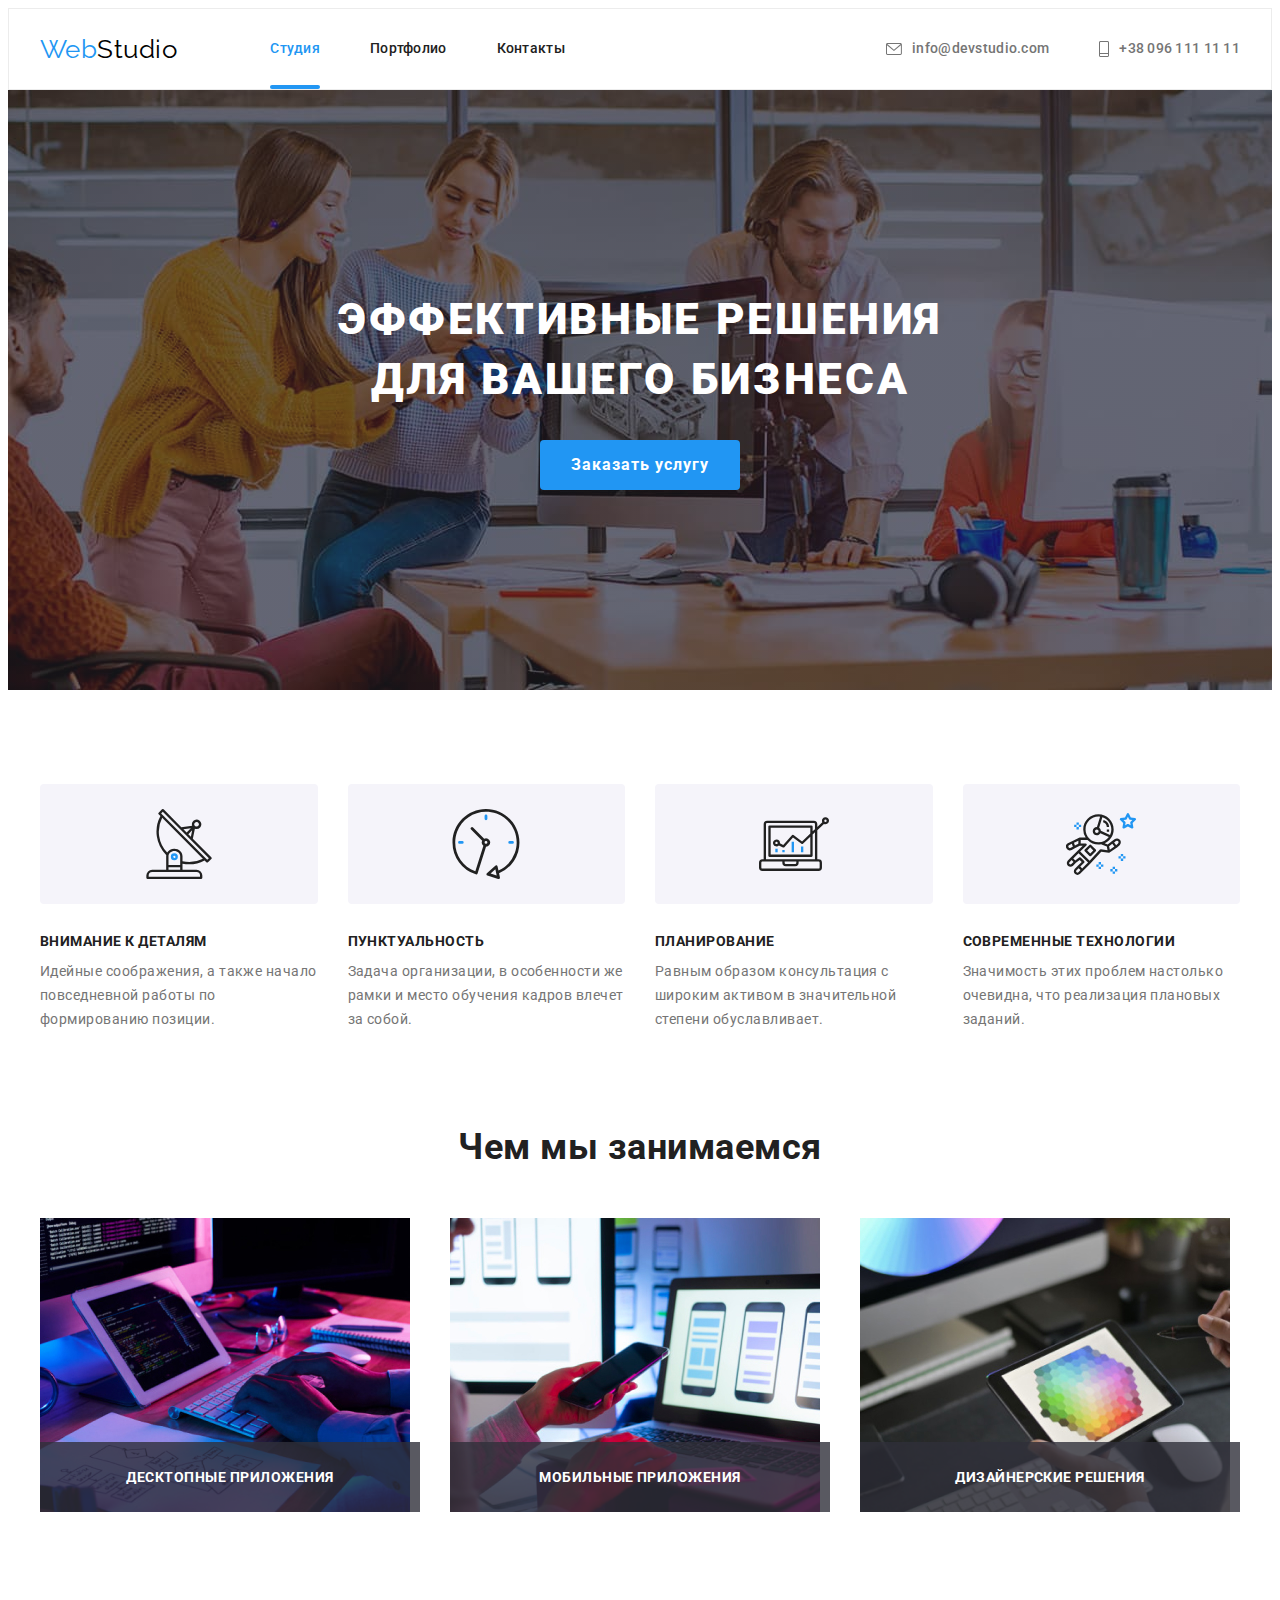
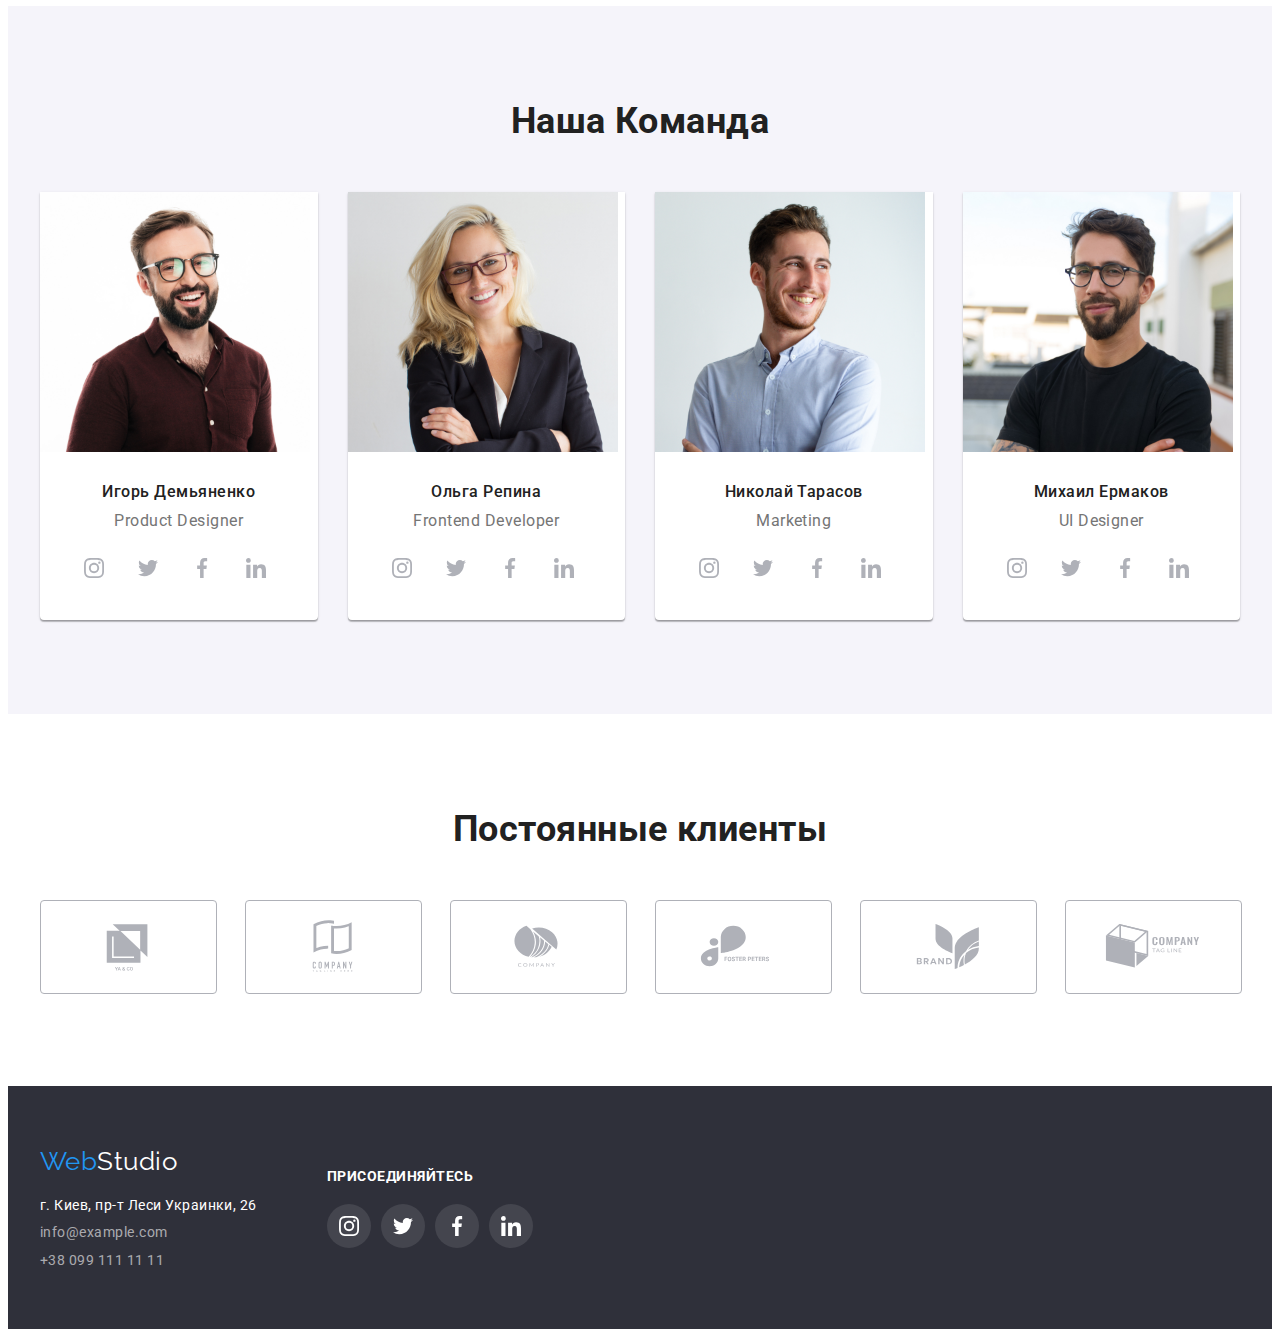
==== index.html @ 54734e22 "Initial commit" ====
<!DOCTYPE html>
<html lang="ru">
  <head>
    <meta charset="UTF-8" />
    <meta http-equiv="X-UA-Compatible" content="IE=edge" />
    <meta name="viewport" content="width=device-width, initial-scale=1.0" />
    <title>WebStudio</title>
    <link rel="preconnect" href="https://fonts.googleapis.com" />
    <link rel="preconnect" href="https://fonts.gstatic.com" crossorigin />
    <link
      href="https://fonts.googleapis.com/css2?family=Raleway:wght@700&family=Roboto:wght@400;500;700;900&display=swap"
      rel="stylesheet"
    />
    <link
      rel="stylesheet"
      href="https://cdnjs.cloudflare.com/ajax/libs/modern-normalize/1.1.0/modern-normalize.min.css"
      integrity="sha512-wpPYUAdjBVSE4KJnH1VR1HeZfpl1ub8YT/NKx4PuQ5NmX2tKuGu6U/JRp5y+Y8XG2tV+wKQpNHVUX03MfMFn9Q=="
      crossorigin="anonymous"
      referrerpolicy="no-referrer"
    />
    <link rel="stylesheet" href="./css/styles.css" />
  </head>
  <body>
    <!-- header -->
    <header class="header">
      <div class="container">
        <nav class="nav">
          <a href="./index.html" class="logo">Web<span class="accent">Studio</span></a>
          <ul class="nav-list card-set">
            <li class="nav-item">
              <a href="./index.html" class="nav-link current-link">Студия</a>
            </li>
            <li class="nav-item"><a href="./portfolio.html" class="nav-link">Портфолио</a></li>
            <li class="nav-item"><a href="" class="nav-link">Контакты</a></li>
          </ul>
        </nav>
        <ul class="contacts-list">
          <li class="contacts-item">
            <a href="mailto:info@devstudio.com" class="contacts-link"
              ><svg class="contacts-icon" width="16" height="12">
                <use href="./images/icons/icons.svg#envelope"></use></svg
              >info@devstudio.com</a
            >
          </li>
          <li class="contacts-item">
            <a href="tel:+380961111111" class="contacts-link"
              ><svg class="contacts-icon" width="10" height="16">
                <use href="./images/icons/icons.svg#telephone"></use></svg
              >+38 096 111 11 11</a
            >
          </li>
        </ul>
      </div>
    </header>

    <main>
      <!-- hero-section -->

      <section class="hero section">
        <div class="container">
          <h1 class="hero-title">Эффективные решения для вашего бизнеса</h1>
          <button type="button" class="hero-button" data-modal-open>Заказать услугу</button>
        </div>
      </section>

      <!-- peculiarities-section -->

      <section class="pecs section">
        <div class="container">
          <h2 class="pecs-title visually-hidden">Особенности</h2>
          <ul class="pecs-list card-set">
            <li class="pecs-item card-set-item">
              <div class="pecs-logo">
                <svg class="pecs-logo-icon" width="70" height="70">
                  <use href="./images/icons/icons.svg#antenna"></use>
                </svg>
              </div>
              <h3 class="pecs-subtitle">Внимание к деталям</h3>
              <p class="pecs-text">
                Идейные соображения, а также начало повседневной работы по формированию позиции.
              </p>
            </li>
            <li class="pecs-item card-set-item">
              <div class="pecs-logo">
                <svg class="pecs-logo-icon" width="70" height="70">
                  <use href="./images/icons/icons.svg#clock"></use>
                </svg>
              </div>
              <h3 class="pecs-subtitle">Пунктуальность</h3>
              <p class="pecs-text">
                Задача организации, в особенности же рамки и место обучения кадров влечет за собой.
              </p>
            </li>
            <li class="pecs-item card-set-item">
              <div class="pecs-logo">
                <svg class="pecs-logo-icon" width="70" height="70">
                  <use href="./images/icons/icons.svg#diagram"></use>
                </svg>
              </div>
              <h3 class="pecs-subtitle">Планирование</h3>
              <p class="pecs-text">
                Равным образом консультация с широким активом в значительной степени обуславливает.
              </p>
            </li>
            <li class="pecs-item card-set-item">
              <div class="pecs-logo">
                <svg class="pecs-logo-icon" width="70" height="70">
                  <use href="./images/icons/icons.svg#astronaut"></use>
                </svg>
              </div>
              <h3 class="pecs-subtitle">Современные технологии</h3>
              <p class="pecs-text">
                Значимость этих проблем настолько очевидна, что реализация плановых заданий.
              </p>
            </li>
          </ul>
        </div>
      </section>

      <!-- work-section -->

      <section class="work section">
        <div class="container">
          <h2 class="work-title">Чем мы занимаемся</h2>
          <ul class="work-list card-set">
            <li class="work-item card-set-item">
              <img class="work-img" src="./images/work/box-1.jpg" alt="Верстка сайта" width="370" />
              <div class="work-text-box">
                <p class="work-text">Десктопные приложения</p>
              </div>
            </li>
            <li class="work-item card-set-item">
              <img
                class="work-img"
                src="./images/work/box-2.jpg"
                alt="Создание стиля"
                width="370"
              />
              <div class="work-text-box">
                <p class="work-text">Мобильные приложения</p>
              </div>
            </li>
            <li class="work-item card-set-item">
              <img
                class="work-img"
                src="./images/work/box-3.jpg"
                alt="Выбор цветовой палитры"
                width="370"
              />
              <div class="work-text-box">
                <p class="work-text">Дизайнерские решения</p>
              </div>
            </li>
          </ul>
        </div>
      </section>

      <!-- team-section -->

      <section class="team section">
        <div class="container">
          <h2 class="team-title">Наша Команда</h2>
          <ul class="team-list card-set">
            <li class="team-item card-set-item">
              <img
                class="team-img"
                src="./images/team/igor.jpg"
                alt="фото Игоря Демьяненко"
                width="270"
              />
              <h3 class="team-name">Игорь Демьяненко</h3>
              <p class="team-position">Product Designer</p>
              <ul class="team-socials-list card-set">
                <li class="socials-list-item card-set-item">
                  <a class="socials-link" href="">
                    <svg class="socials-icon" width="20" height="20">
                      <use href="./images/icons/icons.svg#instagram"></use>
                    </svg>
                  </a>
                </li>
                <li class="socials-list-item card-set-item">
                  <a class="socials-link" href="">
                    <svg class="socials-icon" width="20" height="20">
                      <use href="./images/icons/icons.svg#twitter"></use>
                    </svg>
                  </a>
                </li>
                <li class="socials-list-item card-set-item">
                  <a class="socials-link" href="">
                    <svg class="socials-icon" width="20" height="20">
                      <use href="./images/icons/icons.svg#facebook"></use>
                    </svg>
                  </a>
                </li>
                <li class="socials-list-item card-set-item">
                  <a class="socials-link" href="">
                    <svg class="socials-icon" width="20" height="20">
                      <use href="./images/icons/icons.svg#linkedin"></use>
                    </svg>
                  </a>
                </li>
              </ul>
            </li>
            <li class="team-item card-set-item">
              <img
                class="team-img"
                src="./images/team/olga.jpg"
                alt="фото Ольги Репиной"
                width="270"
              />
              <h3 class="team-name">Ольга Репина</h3>
              <p class="team-position">Frontend Developer</p>
              <ul class="team-socials-list card-set">
                <li class="socials-list-item card-set-item">
                  <a class="socials-link" href="">
                    <svg class="socials-icon" width="20" height="20">
                      <use href="./images/icons/icons.svg#instagram"></use>
                    </svg>
                  </a>
                </li>
                <li class="socials-list-item card-set-item">
                  <a class="socials-link" href="">
                    <svg class="socials-icon" width="20" height="20">
                      <use href="./images/icons/icons.svg#twitter"></use>
                    </svg>
                  </a>
                </li>
                <li class="socials-list-item card-set-item">
                  <a class="socials-link" href="">
                    <svg class="socials-icon" width="20" height="20">
                      <use href="./images/icons/icons.svg#facebook"></use>
                    </svg>
                  </a>
                </li>
                <li class="socials-list-item card-set-item">
                  <a class="socials-link" href="">
                    <svg class="socials-icon" width="20" height="20">
                      <use href="./images/icons/icons.svg#linkedin"></use>
                    </svg>
                  </a>
                </li>
              </ul>
            </li>
            <li class="team-item card-set-item">
              <img
                class="team-img"
                src="./images/team/nikola.jpg"
                alt="фото Николая Тарасова"
                width="270"
              />
              <h3 class="team-name">Николай Тарасов</h3>
              <p class="team-position">Marketing</p>
              <ul class="team-socials-list card-set">
                <li class="socials-list-item card-set-item">
                  <a class="socials-link" href="">
                    <svg class="socials-icon" width="20" height="20">
                      <use href="./images/icons/icons.svg#instagram"></use>
                    </svg>
                  </a>
                </li>
                <li class="socials-list-item card-set-item">
                  <a class="socials-link" href="">
                    <svg class="socials-icon" width="20" height="20">
                      <use href="./images/icons/icons.svg#twitter"></use>
                    </svg>
                  </a>
                </li>
                <li class="socials-list-item card-set-item">
                  <a class="socials-link" href="">
                    <svg class="socials-icon" width="20" height="20">
                      <use href="./images/icons/icons.svg#facebook"></use>
                    </svg>
                  </a>
                </li>
                <li class="socials-list-item card-set-item">
                  <a class="socials-link" href="">
                    <svg class="socials-icon" width="20" height="20">
                      <use href="./images/icons/icons.svg#linkedin"></use>
                    </svg>
                  </a>
                </li>
              </ul>
            </li>
            <li class="team-item card-set-item">
              <img
                class="team-img"
                src="./images/team/michael.jpg"
                alt="фото Михаила Ермакова"
                width="270"
              />
              <h3 class="team-name">Михаил Ермаков</h3>
              <p class="team-position">UI Designer</p>
              <ul class="team-socials-list card-set">
                <li class="socials-list-item card-set-item">
                  <a class="socials-link" href="">
                    <svg class="socials-icon" width="20" height="20">
                      <use href="./images/icons/icons.svg#instagram"></use>
                    </svg>
                  </a>
                </li>
                <li class="socials-list-item card-set-item">
                  <a class="socials-link" href="">
                    <svg class="socials-icon" width="20" height="20">
                      <use href="./images/icons/icons.svg#twitter"></use>
                    </svg>
                  </a>
                </li>
                <li class="socials-list-item card-set-item">
                  <a class="socials-link" href="">
                    <svg class="socials-icon" width="20" height="20">
                      <use href="./images/icons/icons.svg#facebook"></use>
                    </svg>
                  </a>
                </li>
                <li class="socials-list-item card-set-item">
                  <a class="socials-link" href="">
                    <svg class="socials-icon" width="20" height="20">
                      <use href="./images/icons/icons.svg#linkedin"></use>
                    </svg>
                  </a>
                </li>
              </ul>
            </li>
          </ul>
        </div>
      </section>
    </main>

    <!-- clients section -->

    <section class="section">
      <div class="container">
        <h2 class="clients-title">Постоянные клиенты</h2>
        <ul class="clients-list card-set">
          <li class="clients-item card-set-item">
            <a class="clients-link" href="">
              <svg class="clients-icon" width="106" height="60">
                <use href="./images/icons/icons.svg#yaco"></use></svg
            ></a>
          </li>
          <li class="clients-item card-set-item">
            <a class="clients-link" href="">
              <svg class="clients-icon" width="106" height="60">
                <use href="./images/icons/icons.svg#tagline"></use>
              </svg>
            </a>
          </li>
          <li class="clients-item card-set-item">
            <a class="clients-link" href="">
              <svg class="clients-icon" width="106" height="60">
                <use href="./images/icons/icons.svg#company"></use>
              </svg>
            </a>
          </li>
          <li class="clients-item card-set-item">
            <a class="clients-link" href=""
              ><svg class="clients-icon" width="106" height="60">
                <use href="./images/icons/icons.svg#fosterpeters"></use></svg
            ></a>
          </li>
          <li class="clients-item card-set-item">
            <a class="clients-link" href=""
              ><svg class="clients-icon" width="106" height="60">
                <use href="./images/icons/icons.svg#brand"></use></svg
            ></a>
          </li>
          <li class="clients-item card-set-item">
            <a class="clients-link" href=""
              ><svg class="clients-icon" width="106" height="60">
                <use href="./images/icons/icons.svg#comtagline"></use></svg
            ></a>
          </li>
        </ul>
      </div>
    </section>

    <!-- footer -->

    <footer class="footer">
      <div class="container">
        <div class="footer-inner">
          <div class="footer-address">
            <a href="./index.html" class="footer-logo">Web<span class="accent">Studio</span></a>
            <address class="address">г. Киев, пр-т Леси Украинки, 26</address>
            <ul class="footer-list">
              <li class="footer-item">
                <a href="mailto:info@example.com" class="footer-link">info@example.com</a>
              </li>
              <li class="footer-item">
                <a href="tel:+380991111111" class="footer-link">+38 099 111 11 11</a>
              </li>
            </ul>
          </div>
          <div class="socials">
            <h2 class="socials-text">присоединяйтесь</h2>
            <ul class="footer-socials-list card-set">
              <li class="footer-socials-item">
                <a class="footer-socials-link" href="">
                  <svg class="footer-socials-icon" width="20" height="20">
                    <use href="./images/icons/icons.svg#instagram"></use>
                  </svg>
                </a>
              </li>
              <li class="footer-socials-item">
                <a class="footer-socials-link" href="">
                  <svg class="footer-socials-icon" width="20" height="20">
                    <use href="./images/icons/icons.svg#twitter"></use>
                  </svg>
                </a>
              </li>
              <li class="footer-socials-item">
                <a class="footer-socials-link" href="">
                  <svg class="footer-socials-icon" width="20" height="20">
                    <use href="./images/icons/icons.svg#facebook"></use>
                  </svg>
                </a>
              </li>
              <li class="footer-socials-item">
                <a class="footer-socials-link" href="">
                  <svg class="footer-socials-icon" width="20" height="20">
                    <use href="./images/icons/icons.svg#linkedin"></use>
                  </svg>
                </a>
              </li>
            </ul>
          </div>
        </div>
      </div>
    </footer>

    <!-- modal window -->

    <div class="backdrop is-hidden" data-modal data-modal-close>
      <div class="modal">
        <div class="modal-close" data-modal-close>
          <svg class="modal-close-icon" width="11" height="11">
            <use href="./images/icons/icons.svg#close"></use>
          </svg>
        </div>
      </div>
    </div>

    <script src="./js/modal.js"></script>
  </body>
</html>
---- css/styles.css ----
:root {
  --primary-text-color: #212121;
  --secondary-text-color: #757575;
  --white-text-color: #fff;
  --accent-color: #2196f3;
  --accent-color-tranparent: rgba(33, 150, 243, 0.9);
  --button-hover-color: #188ce8;
  --background-white-color: #f5f4fa;
  --primary-grey-color: #2f303a;
  --box-border-color: #eee;
  --inactive-icon-color: #afb1b8;
  --items: 3;
  --indent: 30px;
}

body {
  color: var(--primary-text-color);

  font-family: roboto, sans-serif;
  letter-spacing: 0.03em;
}

/* utilities */
img {
  display: block;
  max-width: 100%;
  height: auto;
}

h1,
h2,
h3,
h4 {
  margin-top: 0;
}

ul,
ol {
  margin: 0;
  padding: 0;
  list-style: none;
}

a {
  text-decoration: none;
  color: inherit;
}

p {
  margin-top: 0;
  margin-bottom: 0;
}

.visually-hidden {
  position: absolute;
  width: 1px;
  height: 1px;
  margin: -1px;
  border: 0;
  padding: 0;

  white-space: nowrap;
  clip-path: inset(100%);
  clip: rect(0 0 0 0);
  overflow: hidden;
}

.container {
  width: 1200px;
  margin: 0 auto;
  padding: 0 15px;
  /* outline: 1px solid tomato; */
}

.section {
  padding-top: 94px;
  padding-bottom: 94px;
}

.card-set {
  display: flex;
  flex-wrap: wrap;
  gap: var(--indent);
}

.card-set-item {
  flex-basis: calc((100% - var(--indent) * (var(--items) - 1)) / var(--items));
}

/* header */

.header {
  border: 1px solid #ececec;
}

.header .container {
  display: flex;
}

.nav {
  display: flex;
  align-items: center;
}

.logo {
  margin-right: 93px;
  color: var(--accent-color);

  font-family: raleway, sans-serif;
  font-size: 26px;
  line-height: 1.19;

  text-decoration: none;
}

.logo .accent {
  color: #000;
}

.nav-list {
  --indent: 50px;
}

.nav-link {
  display: block;
  padding-top: 32px;
  padding-bottom: 32px;

  color: var(--primary-text-color);

  font-weight: 500;
  font-size: 14px;
  line-height: 1.14;
  letter-spacing: 0.02em;

  transition: color 250ms cubic-bezier(0.4, 0, 0.2, 1);
}

.current-link {
  position: relative;
  color: var(--accent-color);
}

.current-link::after {
  content: '';
  position: absolute;
  bottom: 0;
  left: 0;
  width: 100%;
  height: 4px;
  border-radius: 2px;
  background-color: var(--accent-color);
}

.contacts-list {
  display: flex;
  margin-left: auto;
  gap: 50px;
  align-items: center;
}

.contacts-icon {
  margin-right: 10px;
  fill: currentColor;
}

.contacts-link {
  display: flex;
  align-items: center;
  justify-content: center;
  padding-top: 32px;
  padding-bottom: 32px;

  color: var(--secondary-text-color);

  font-weight: 500;
  font-size: 14px;
  line-height: 1.14;
  letter-spacing: 0.02em;

  transition: color 250ms cubic-bezier(0.4, 0, 0.2, 1);
}

.nav-link:hover,
.nav-link:focus,
.contacts-link:hover,
.contacts-link:focus,
.contacts-icon:hover,
.contacts-icon:focus {
  color: var(--accent-color);
}

/* main */

/* hero section */
.hero {
  padding-top: 200px;
  padding-bottom: 200px;
  margin-left: auto;
  margin-right: auto;
  max-width: 1600px;
  background-color: var(--primary-grey-color);
  background-image: linear-gradient(rgba(47, 48, 58, 0.4), rgba(47, 48, 58, 0.4)),
    url(../images/hero/hero-background.jpg);
  background-position: center;
  background-repeat: no-repeat;

  text-align: center;
}

.hero-title {
  margin-bottom: 30px;
  margin-left: auto;
  margin-right: auto;
  max-width: 696px;
  min-height: 120px;

  color: var(--white-text-color);

  font-weight: 900;
  font-size: 44px;
  line-height: 1.36;
  text-align: center;
  letter-spacing: 0.06em;
  text-transform: uppercase;
}

.hero-button {
  margin-bottom: 0;
  min-width: 200px;
  padding-top: 9px;
  padding-bottom: 9px;
  border-radius: 4px;
  border: 1px solid transparent;
  color: var(--white-text-color);
  background-color: var(--accent-color);

  font-family: inherit;
  font-weight: 700;
  font-size: 16px;
  line-height: 1.875;
  text-align: center;
  letter-spacing: 0.06em;

  cursor: pointer;

  transition: background-color 250ms cubic-bezier(0.4, 0, 0.2, 1);
}

.hero-button:hover,
.hero-button:focus {
  background-color: var(--button-hover-color);
}

/* peculiarities section */

.pecs-list {
  --items: 4;
}

.pecs-logo {
  display: flex;
  align-items: center;
  justify-content: center;
  margin-bottom: 30px;
  border-radius: 4px;
  height: 120px;
  width: 100%;
  background-color: var(--background-white-color);

  transition: box-shadow 250ms cubic-bezier(0.4, 0, 0.2, 1);
}

.pecs-item:hover .pecs-logo,
.pecs-item:focus .pecs-logo {
  box-shadow: 0px 4px 4px rgba(0, 0, 0, 0.25);
}

.pecs-subtitle {
  margin-top: 0;
  margin-bottom: 10px;
  font-weight: 700;
  font-size: 14px;
  line-height: 1.14;
  text-transform: uppercase;
}

.pecs-text {
  color: var(--secondary-text-color);

  font-size: 14px;
  line-height: 1.71;
}

/* work section */
.work.section {
  padding-top: 0;
}

.work-title,
.pecs-title,
.team-title,
.portfolio-title,
.clients-title {
  margin-bottom: 50px;

  font-weight: 700;
  font-size: 36px;
  line-height: 1.17;
  text-align: center;
}

.work-item {
  position: relative;
}

.work-img {
  display: block;
}

.work-text-box {
  position: absolute;
  display: flex;
  align-items: center;
  justify-content: center;
  bottom: 0;
  left: 0;
  height: 70px;
  width: 100%;

  background-color: rgba(47, 48, 58, 0.8);
}

.work-text {
  color: var(--white-text-color);

  font-weight: 700;
  font-size: 14px;
  line-height: 1.143;
  text-align: center;
  text-transform: uppercase;
}

/* team section */
.team {
  background-color: var(--background-white-color);
}

.team-list {
  --items: 4;
}

.team-item {
  padding-bottom: 30px;
  background-color: var(--white-text-color);
  text-align: center;
  box-shadow: 0px 1px 3px rgba(0, 0, 0, 0.12), 0px 1px 1px rgba(0, 0, 0, 0.14),
    0px 2px 1px rgba(0, 0, 0, 0.2);
  border-radius: 0px 0px 4px 4px;
}

.team-img {
  display: block;
  margin-bottom: 30px;
}

.team-name {
  margin-top: 0;
  margin-bottom: 10px;
  font-weight: 500;
  font-size: 16px;
  line-height: 1.19;
}

.team-position {
  margin-top: 0;
  margin-bottom: 16px;
  color: var(--secondary-text-color);

  font-size: 16px;
  line-height: 1.19;
}

.team-socials-list {
  padding: 0 32px;
  gap: 10px;
}

.socials-link {
  display: flex;
  align-items: center;
  justify-content: center;
  width: 44px;
  height: 44px;
  border-radius: 50%;
  color: var(--inactive-icon-color);

  transition: color 250ms cubic-bezier(0.4, 0, 0.2, 1),
    background-color 250ms cubic-bezier(0.4, 0, 0.2, 1);
}

.socials-link:hover,
.socials-link:focus {
  background-color: var(--accent-color);
  color: var(--white-text-color);
}

.socials-icon {
  fill: currentColor;
}

/* clients section */

.clients-list {
  --items: 6;
}

.clients-item {
  height: 92px;
}

.clients-link {
  display: flex;
  align-items: center;
  justify-content: center;
  width: 100%;
  height: 100%;
  color: var(--inactive-icon-color);
  border: 1px solid var(--inactive-icon-color);
  border-radius: 4px;

  transition: color 250ms cubic-bezier(0.4, 0, 0.2, 1),
    border-color 250ms cubic-bezier(0.4, 0, 0.2, 1);
}

.clients-link:hover,
.clients-link:focus {
  color: var(--accent-color);
  border-color: var(--accent-color);
}

.clients-icon {
  display: block;
  fill: currentColor;
}

/* main portfolio */

.filters-list {
  display: flex;
  margin-bottom: 50px;
  justify-content: center;
}

.filters-item + .filters-item {
  margin-left: 8px;
}

.filters-button {
  padding: 6px 22px;
  border-radius: 4px;
  border: 1px solid transparent;

  color: var(--primary-text-color);
  background-color: var(--background-white-color);

  font-family: inherit;
  font-weight: 500;
  font-size: 16px;
  line-height: 1.62;
  text-align: center;

  cursor: pointer;

  transition: background-color 250ms cubic-bezier(0.4, 0, 0.2, 1),
    box-shadow 250ms cubic-bezier(0.4, 0, 0.2, 1), color 250ms cubic-bezier(0.4, 0, 0.2, 1);
}

.active-button {
  color: var(--white-text-color);
  background-color: var(--accent-color);
}

.filters-button:hover,
.filters-button:focus,
.filters-button:active {
  color: var(--white-text-color);
  background-color: var(--accent-color);
  box-shadow: 0px 3px 1px rgba(0, 0, 0, 0.1), 0px 1px 2px rgba(0, 0, 0, 0.08),
    0px 2px 2px rgba(0, 0, 0, 0.12);
}

.examples-link {
  display: block;
  transition: box-shadow 250ms cubic-bezier(0.4, 0, 0.2, 1);
}

.examples-link:hover,
.examples-link:focus {
  box-shadow: 0px 1px 1px rgba(0, 0, 0, 0.12), 0px 4px 4px rgba(0, 0, 0, 0.06),
    1px 4px 6px rgba(0, 0, 0, 0.16);
}

.examples-inner {
  position: relative;
  overflow: hidden;
}

.examples-inner-caption {
  display: flex;
  align-items: center;
  justify-content: center;
  position: absolute;
  width: 100%;
  height: 100%;
  bottom: 0;

  transform: translateY(100%);

  transition: transform 250ms cubic-bezier(0.4, 0, 0.2, 1);
  background-color: var(--accent-color-tranparent);
}

.examples-caption {
  width: 322px;
  height: 168px;
  font-size: 18px;
  line-height: 1.56;
  color: var(--white-text-color);
}

.examples-link:hover .examples-inner-caption,
.examples-link:focus .examples-inner-caption {
  transform: translateY(0);
}

.description {
  padding: 20px 24px;
  border: 1px solid var(--box-border-color);
  border-top: none;
}

.examples-subtitle {
  margin-top: 0;
  margin-bottom: 4px;
  font-weight: 700;
  font-size: 18px;
  line-height: 2;

  letter-spacing: 0.06em;
}

.examples-button-text {
  margin-top: 0;
  margin-bottom: 0;
  color: var(--secondary-text-color);

  font-size: 16px;
  line-height: 1.88;
}

/* footer */

.footer {
  background-color: var(--primary-grey-color);
  padding-top: 60px;
  padding-bottom: 60px;
}

.footer-inner {
  display: flex;
  align-items: center;
}

.footer-address {
  margin-right: 70px;
}

.footer-logo {
  display: inline-block;
  margin-bottom: 20px;

  color: var(--accent-color);

  font-family: Raleway, sans-serif;
  font-size: 26px;
  line-height: 1.19;

  text-decoration: none;
}

.footer-logo .accent {
  color: #fff;
}

.address {
  margin-bottom: 9px;
  color: var(--white-text-color);

  font-style: normal;
  font-size: 14px;
  line-height: 1.17;
}

.footer-item + .footer-item {
  margin-top: 9px;
}

.footer-link {
  color: rgba(255, 255, 255, 0.6);

  font-size: 14px;
  line-height: 1.17;

  transition: color 250ms cubic-bezier(0.4, 0, 0.2, 1);
}

.footer-link:hover,
.footer-link:focus {
  color: var(--accent-color);
}

.socials-text {
  margin-bottom: 20px;
  font-weight: 700;
  font-size: 14px;
  line-height: 1.142;
  text-transform: uppercase;
  color: var(--white-text-color);
}

.footer-socials-list {
  --indent: 10px;
}

.footer-socials-item {
  width: 44px;
  height: 44px;
}

.footer-socials-link {
  display: flex;
  align-items: center;
  justify-content: center;
  width: 100%;
  height: 100%;
  border-radius: 50%;
  background-color: rgba(255, 255, 255, 0.1);

  transition: background-color 250ms cubic-bezier(0.4, 0, 0.2, 1);
}

.footer-socials-icon {
  fill: var(--white-text-color);
}

.footer-socials-link:hover,
.footer-socials-link:focus {
  background-color: var(--accent-color);
}

/* modal window */

.backdrop {
  position: fixed;
  top: 0;
  left: 0;
  width: 100%;
  height: 100%;
  background-color: rgba(0, 0, 0, 0.2);

  opacity: 1;

  transition: opacity 250ms cubic-bezier(0.4, 0, 0.2, 1),
    visibility 250ms cubic-bezier(0.4, 0, 0.2, 1);
}

.is-hidden {
  opacity: 0;
  visibility: hidden;
  pointer-events: none;
}

.is-hidden .modal {
  transform: translate(-50%, -50%) scale(1.1);
}

.modal {
  position: absolute;
  top: 50%;
  left: 50%;
  transform: translate(-50%, -50%) scale(1);
  display: flex;
  min-width: 528px;
  min-height: 581px;
  background-color: var(--white-text-color);
  transition: transform 250ms cubic-bezier(0.4, 0, 0.2, 1);
}

.modal-close {
  position: absolute;
  top: 8px;
  right: 8px;
  display: flex;
  align-items: center;
  justify-content: center;
  width: 30px;
  height: 30px;
  border: 1px solid rgba(0, 0, 0, 0.1);
  border-radius: 50%;
  background-color: #fff;

  cursor: pointer;
}
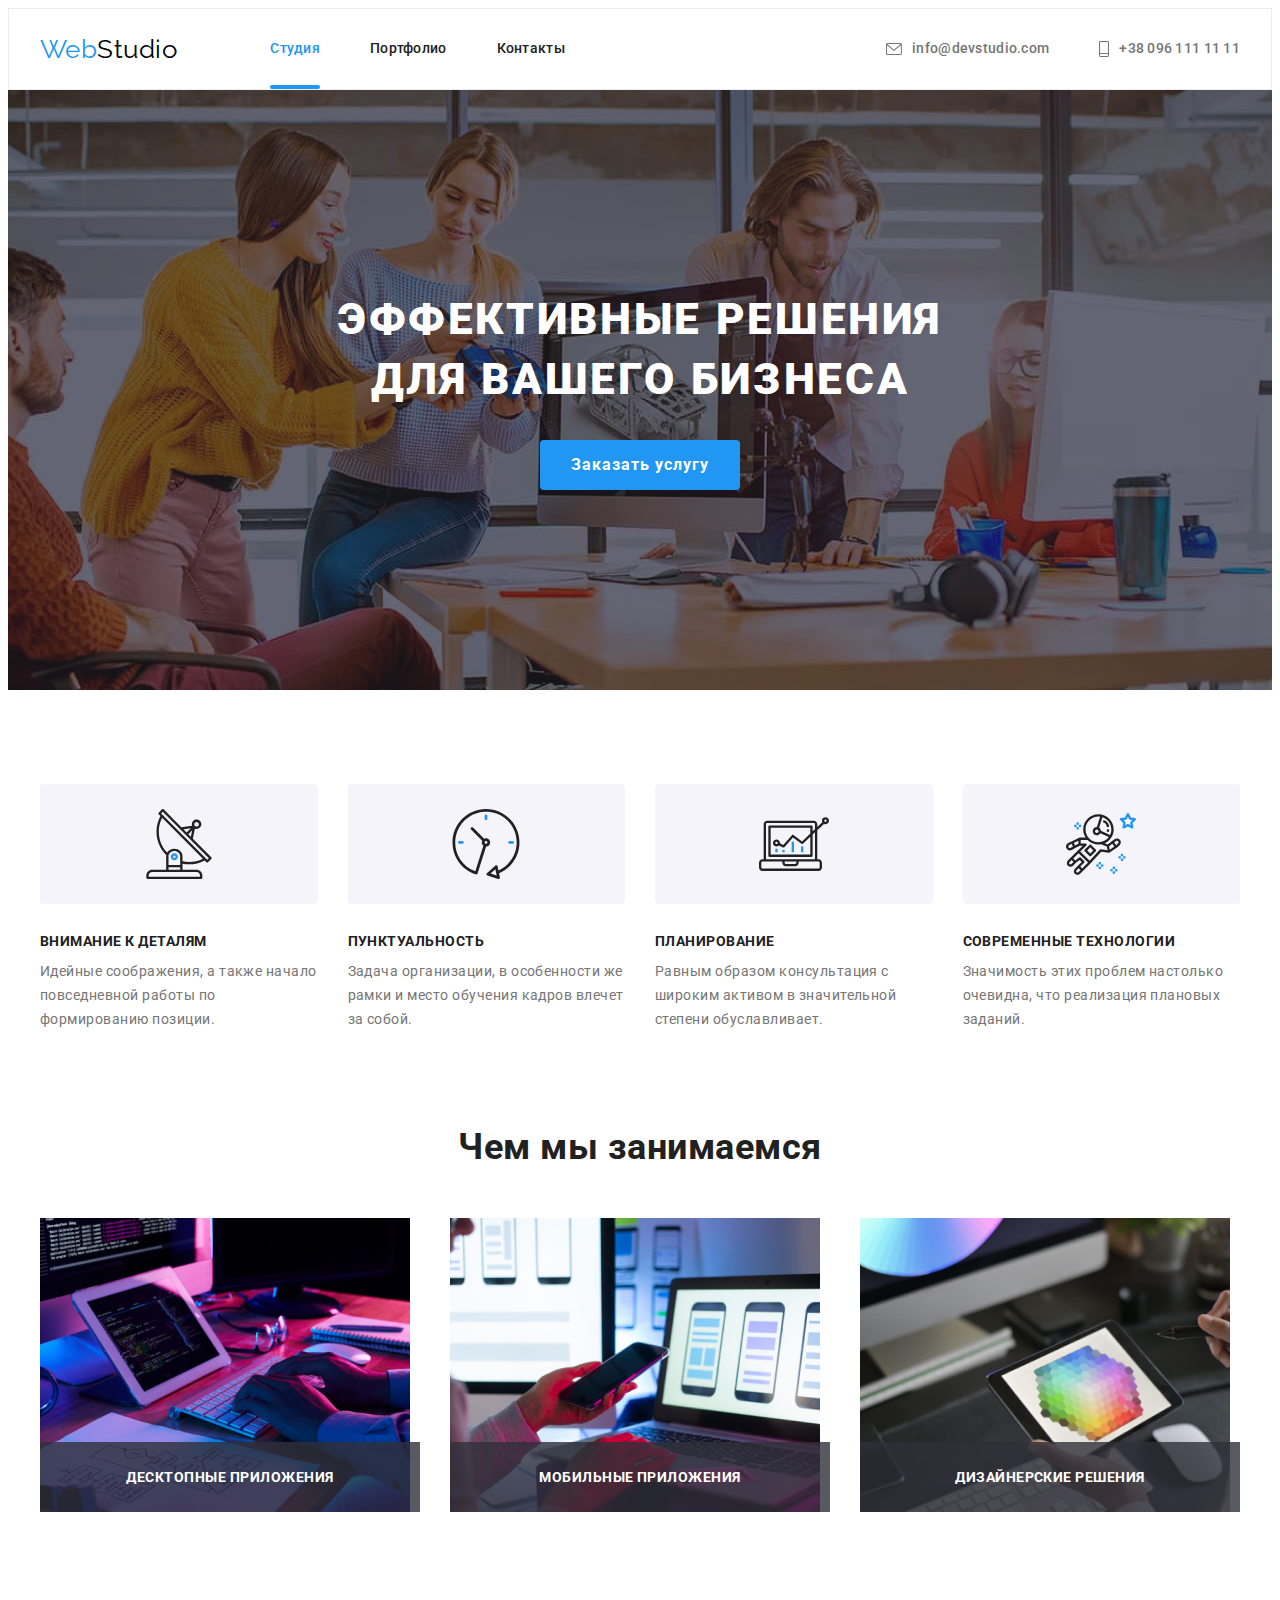
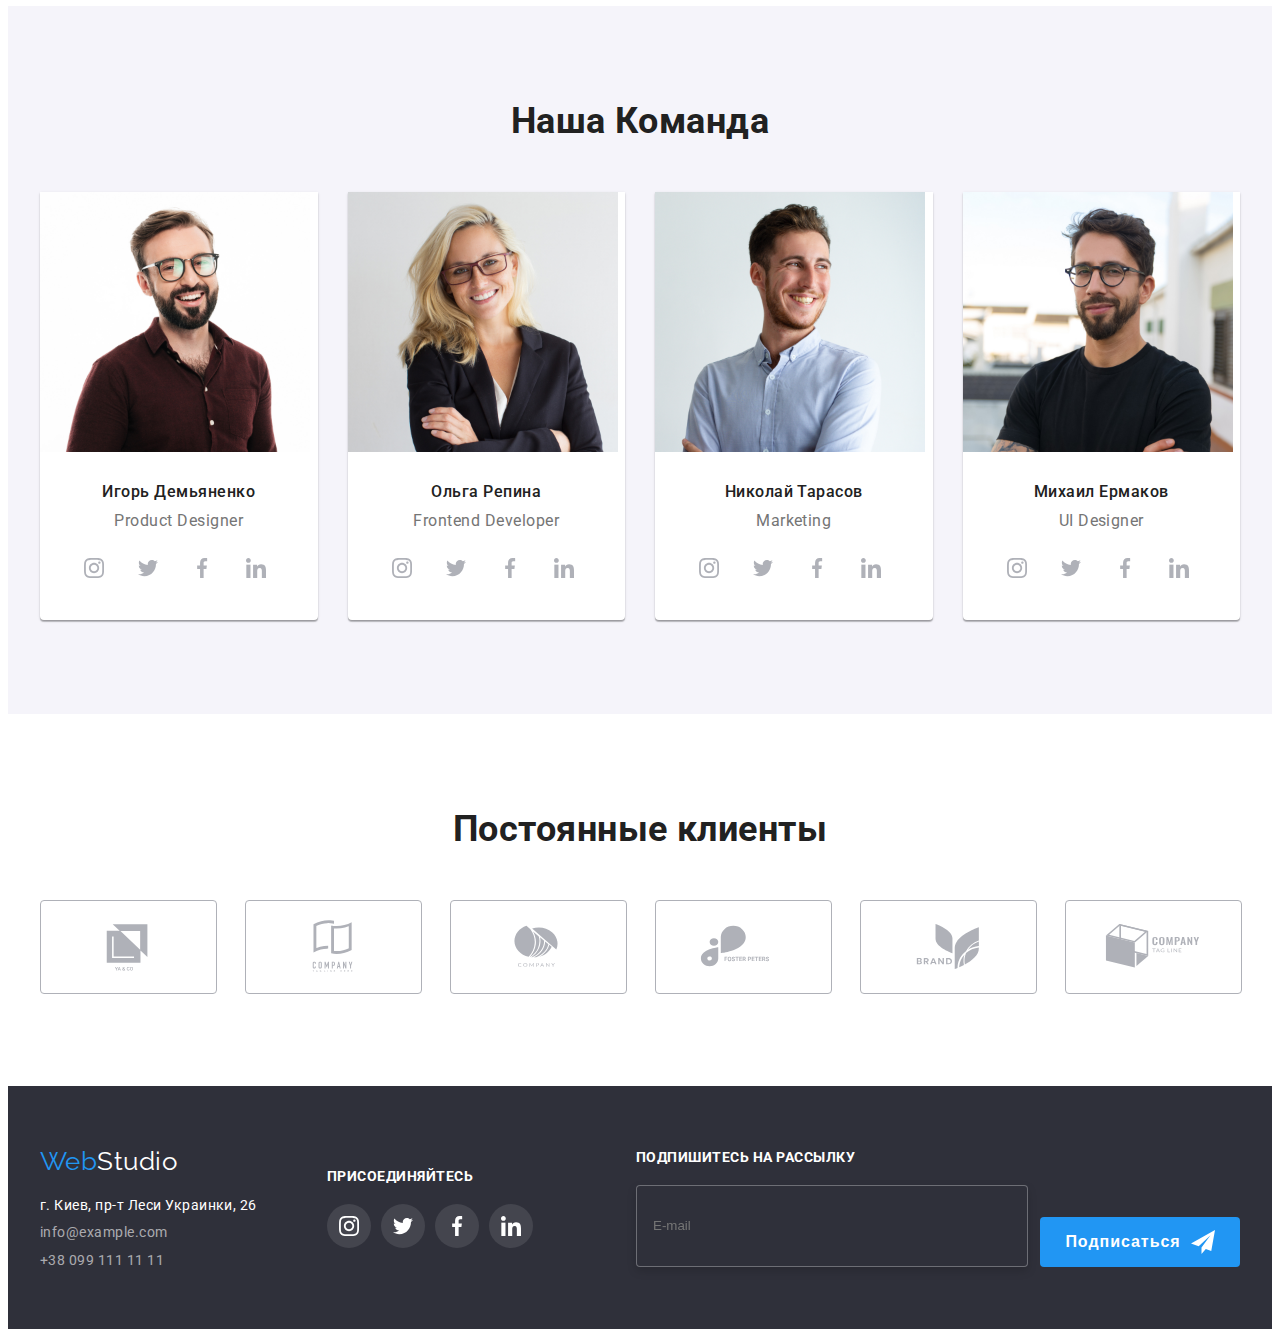
==== commit 80303f3e: "add modal form and subscription in footer" ====
--- a/index.html
+++ b/index.html
@@ -424,19 +424,84 @@
               </li>
             </ul>
           </div>
+          <div class="subscribe">
+            <label class="subscribe-field">
+              <b class="subscribe-text">Подпишитесь на рассылку</b>
+              <input
+                class="subscribe-input"
+                type="email"
+                name="email"
+                placeholder="E-mail"
+                autocomplete="off"
+              />
+            </label>
+            <button class="subscribe-btn" type="submit">
+              Подписаться
+              <svg class="subscribe-btn-icon" width="24" height="24">
+                <use href="./images/icons/icons.svg#send"></use>
+              </svg>
+            </button>
+          </div>
         </div>
       </div>
     </footer>
 
     <!-- modal window -->
 
-    <div class="backdrop is-hidden" data-modal data-modal-close>
+    <div class="backdrop is-hidden" data-modal>
       <div class="modal">
         <div class="modal-close" data-modal-close>
-          <svg class="modal-close-icon" width="11" height="11">
+          <svg class="modal-close-icon" width="18" height="18">
             <use href="./images/icons/icons.svg#close"></use>
           </svg>
         </div>
+        <form class="form" autocomplete="off">
+          <div class="form-group" role="group" aria-labelledby="contact-details-head">
+            <h2 class="modal-title" id="contact-details-head">
+              Оставьте свои данные, мы вам перезвоним
+            </h2>
+            <label class="modal-field">
+              <span class="modal-field-text">Имя</span>
+              <input class="modal-field-input" type="text" name="name" />
+              <svg class="modal-field-icon" width="18" height="18">
+                <use href="./images/icons/icons.svg#person"></use>
+              </svg>
+            </label>
+            <label class="modal-field">
+              <span class="modal-field-text">Телефон</span>
+              <input class="modal-field-input" type="tel" name="phone-number" />
+              <svg class="modal-field-icon" width="18" height="18">
+                <use href="./images/icons/icons.svg#phone"></use>
+              </svg>
+            </label>
+            <label class="modal-field">
+              <span class="modal-field-text">Почта</span>
+              <input class="modal-field-input" type="email" name="email" />
+              <svg class="modal-field-icon" width="18" height="18">
+                <use href="./images/icons/icons.svg#email"></use>
+              </svg>
+            </label>
+            <label class="modal-field">
+              <span class="modal-field-text">Комментарий</span>
+              <textarea
+                class="modal-field-input-comment"
+                name="feedback"
+                placeholder="Введите текст"
+              ></textarea>
+            </label>
+          </div>
+        </form>
+        <label class="modal-check">
+          <input class="modal-check-input" type="checkbox" name="terms-check" />
+          <svg class="modal-check-icon" width="11" height="8">
+            <use class="modal-check-content" href="./images/icons/icons.svg#check"></use>
+          </svg>
+          <span class="modal-check-text">
+            Соглашаюсь с рассылкой и принимаю
+            <a class="modal-check-link" href="">Условия договора</a>
+          </span>
+        </label>
+        <button class="modal-btn" type="submit">Отправить</button>
       </div>
     </div>
 
--- a/css/styles.css
+++ b/css/styles.css
@@ -659,6 +659,69 @@
   background-color: var(--accent-color);
 }
 
+.subscribe {
+  display: flex;
+  align-items: flex-end;
+  margin-left: auto;
+}
+
+.subscribe-text {
+  display: block;
+  margin-bottom: 20px;
+
+  font-weight: 700;
+  font-size: 14px;
+  line-height: 1.143;
+  text-transform: uppercase;
+
+  color: var(--white-text-color);
+}
+
+.subscribe-input {
+  width: 358px;
+  height: 50px;
+  padding: 15px 16px;
+
+  background-color: var(--primary-grey-color);
+  color: rgba(255, 255, 255, 0.6);
+
+  border: 1px solid rgba(255, 255, 255, 0.3);
+  filter: drop-shadow(0px 4px 4px rgba(0, 0, 0, 0.15));
+  border-radius: 4px;
+}
+
+.subscribe-btn {
+  display: flex;
+  align-items: center;
+  justify-content: center;
+  margin-bottom: 0;
+  margin-left: 12px;
+  min-width: 200px;
+  height: 50px;
+  border-radius: 4px;
+  border: 1px solid transparent;
+  color: var(--white-text-color);
+  background-color: var(--accent-color);
+
+  font-weight: 700;
+  font-size: 16px;
+  line-height: 1.88;
+  letter-spacing: 0.06em;
+
+  cursor: pointer;
+  transition: background-color 250ms cubic-bezier(0.4, 0, 0.2, 1);
+}
+
+.subscribe-btn:hover,
+.subscribe-btn:focus {
+  background-color: var(--button-hover-color);
+}
+
+.subscribe-btn-icon {
+  margin-left: 10px;
+  fill: var(--white-text-color);
+}
+
 /* modal window */
 
 .backdrop {
@@ -690,9 +753,9 @@
   top: 50%;
   left: 50%;
   transform: translate(-50%, -50%) scale(1);
-  display: flex;
   min-width: 528px;
   min-height: 581px;
+  padding: 40px;
   background-color: var(--white-text-color);
   transition: transform 250ms cubic-bezier(0.4, 0, 0.2, 1);
 }
@@ -712,3 +775,151 @@
 
   cursor: pointer;
 }
+
+.modal-close-icon {
+  transition: fill 250ms cubic-bezier(0.4, 0, 0.2, 1);
+}
+
+.modal-close:hover .modal-close-icon {
+  fill: var(--accent-color);
+}
+
+.form {
+  margin-bottom: 20px;
+}
+
+.modal-title {
+  margin-bottom: 12px;
+  font-weight: 700;
+  font-size: 20px;
+  line-height: 1.15;
+  text-align: center;
+
+  color: var(--primary-text-color);
+}
+
+.modal-field {
+  position: relative;
+  display: block;
+  margin-bottom: 10px;
+}
+
+.modal-field-text {
+  display: block;
+  margin-bottom: 4px;
+  font-size: 12px;
+  line-height: 1.167;
+  letter-spacing: 0.01em;
+
+  color: var(--secondary-text-color);
+}
+
+.modal-field-input {
+  width: 100%;
+  height: 40px;
+  padding: 12px;
+  padding-left: 42px;
+  border: 1px solid rgba(33, 33, 33, 0.2);
+  border-radius: 4px;
+
+  color: var(--primary-text-color);
+
+  transition: border 250ms cubic-bezier(0.4, 0, 0.2, 1);
+}
+
+.modal-field:focus-within > .modal-field-input,
+.modal-field:focus-within > .modal-field-input-comment {
+  border: 1px solid var(--accent-color);
+  outline: 1px solid transparent;
+}
+
+.modal-field:focus-within > .modal-field-icon {
+  fill: var(--accent-color);
+}
+
+.modal-field-icon {
+  position: absolute;
+  top: 50%;
+  left: 12px;
+  transition: fill 250ms cubic-bezier(0.4, 0, 0.2, 1);
+}
+
+.modal-field-input-comment {
+  width: 100%;
+  height: 120px;
+  padding: 12px 16px;
+  border: 1px solid rgba(33, 33, 33, 0.2);
+  border-radius: 4px;
+  resize: none;
+
+  color: var(--primary-text-color);
+  transition: border 250ms cubic-bezier(0.4, 0, 0.2, 1);
+}
+
+.modal-check {
+  display: flex;
+  align-items: center;
+  justify-content: space-evenly;
+  margin-bottom: 30px;
+}
+
+.modal-check-input {
+  position: absolute;
+  appearance: none;
+}
+
+.modal-check-icon {
+  width: 16px;
+  height: 16px;
+  border: 2px solid var(--primary-text-color);
+  border-radius: 4px;
+  transition: background-color 250ms cubic-bezier(0.4, 0, 0.2, 1),
+    border-color 250ms cubic-bezier(0.4, 0, 0.2, 1);
+}
+
+.modal-check-content {
+  fill: var(--white-text-color);
+}
+
+.modal-check-input:checked + .modal-check-icon {
+  background-color: var(--accent-color);
+  border-color: transparent;
+}
+
+.modal-check-text {
+  font-size: 14px;
+  line-height: 1.71;
+  color: var(--secondary-text-color);
+}
+
+.modal-check-link {
+  color: var(--accent-color);
+  text-decoration: underline;
+}
+
+.modal-btn {
+  display: flex;
+  align-items: center;
+  justify-content: center;
+  margin-left: auto;
+  margin-right: auto;
+  min-width: 200px;
+  height: 50px;
+  border-radius: 4px;
+  border: 1px solid transparent;
+  color: var(--white-text-color);
+  background-color: var(--accent-color);
+
+  font-weight: 700;
+  font-size: 16px;
+  line-height: 1.88;
+  letter-spacing: 0.06em;
+
+  cursor: pointer;
+  transition: background-color 250ms cubic-bezier(0.4, 0, 0.2, 1);
+}
+
+.modal-btn:hover,
+.modal-btn:focus {
+  background-color: var(--button-hover-color);
+}
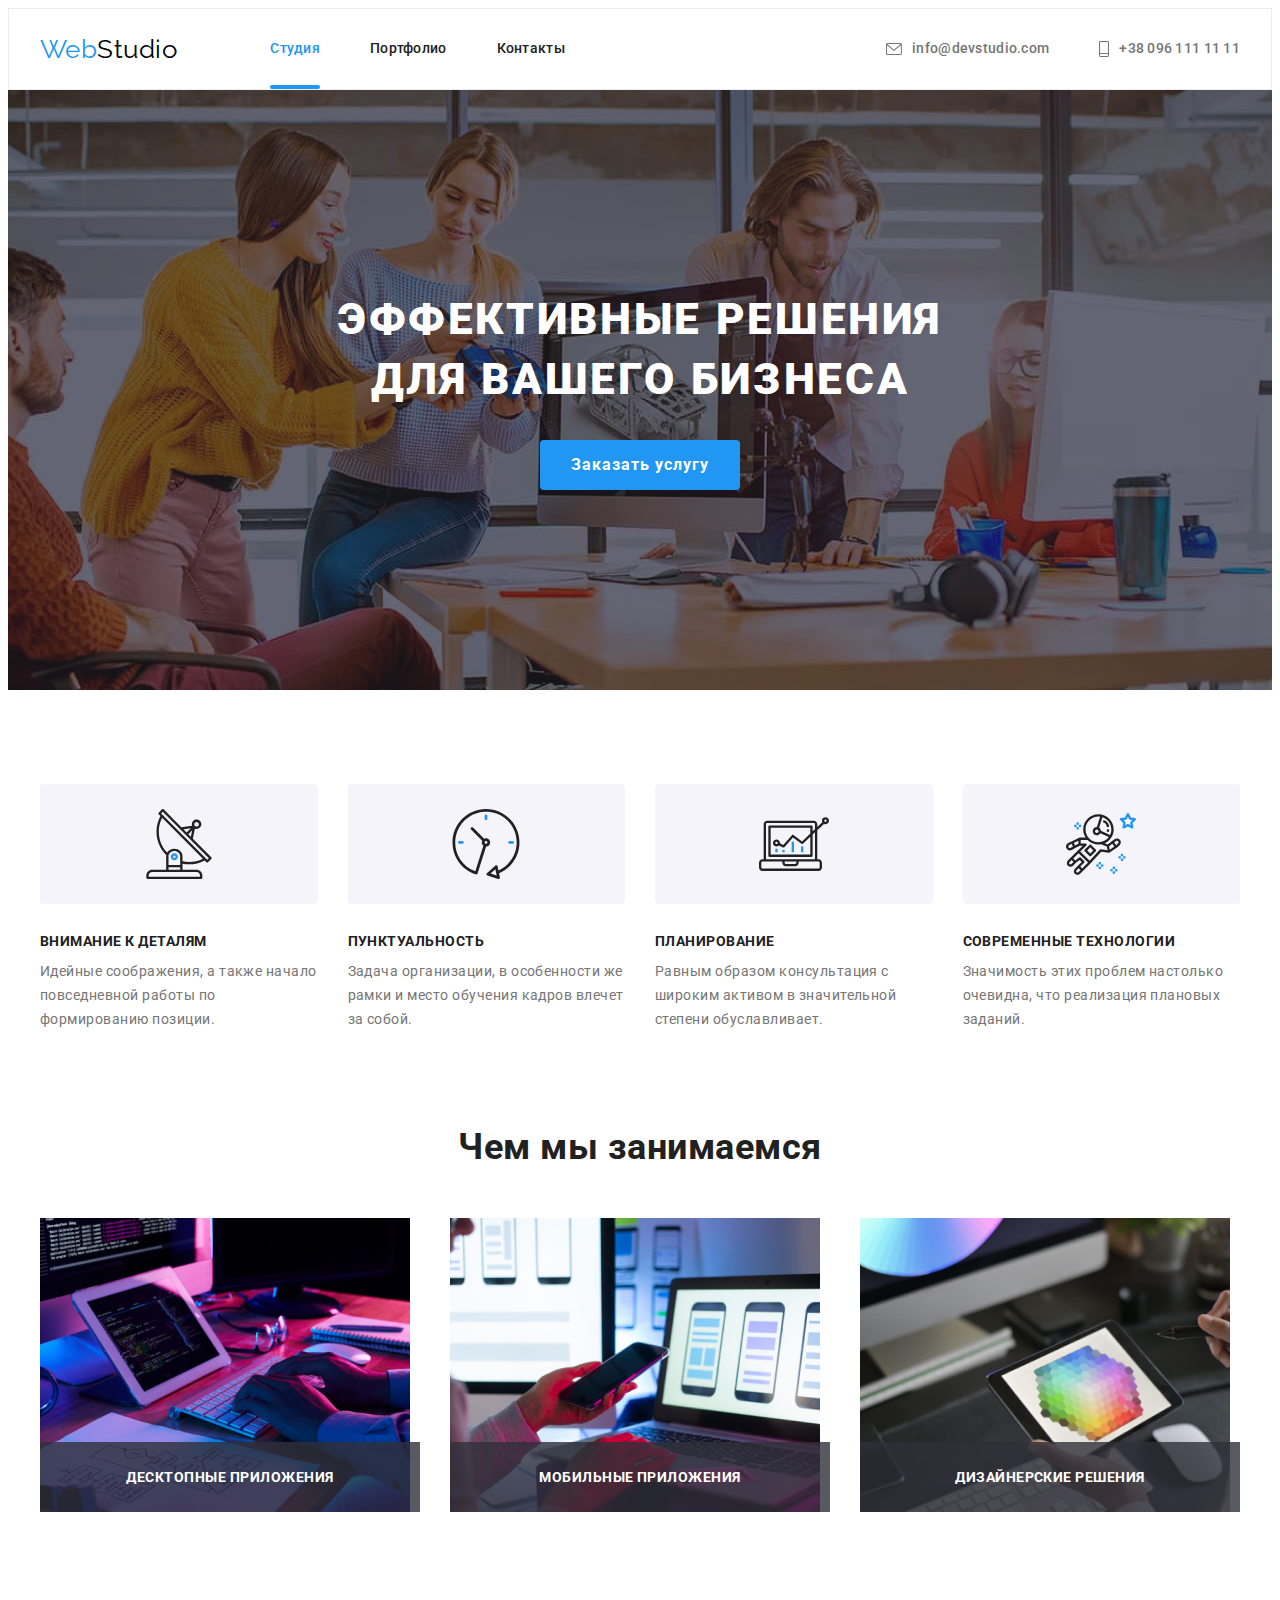
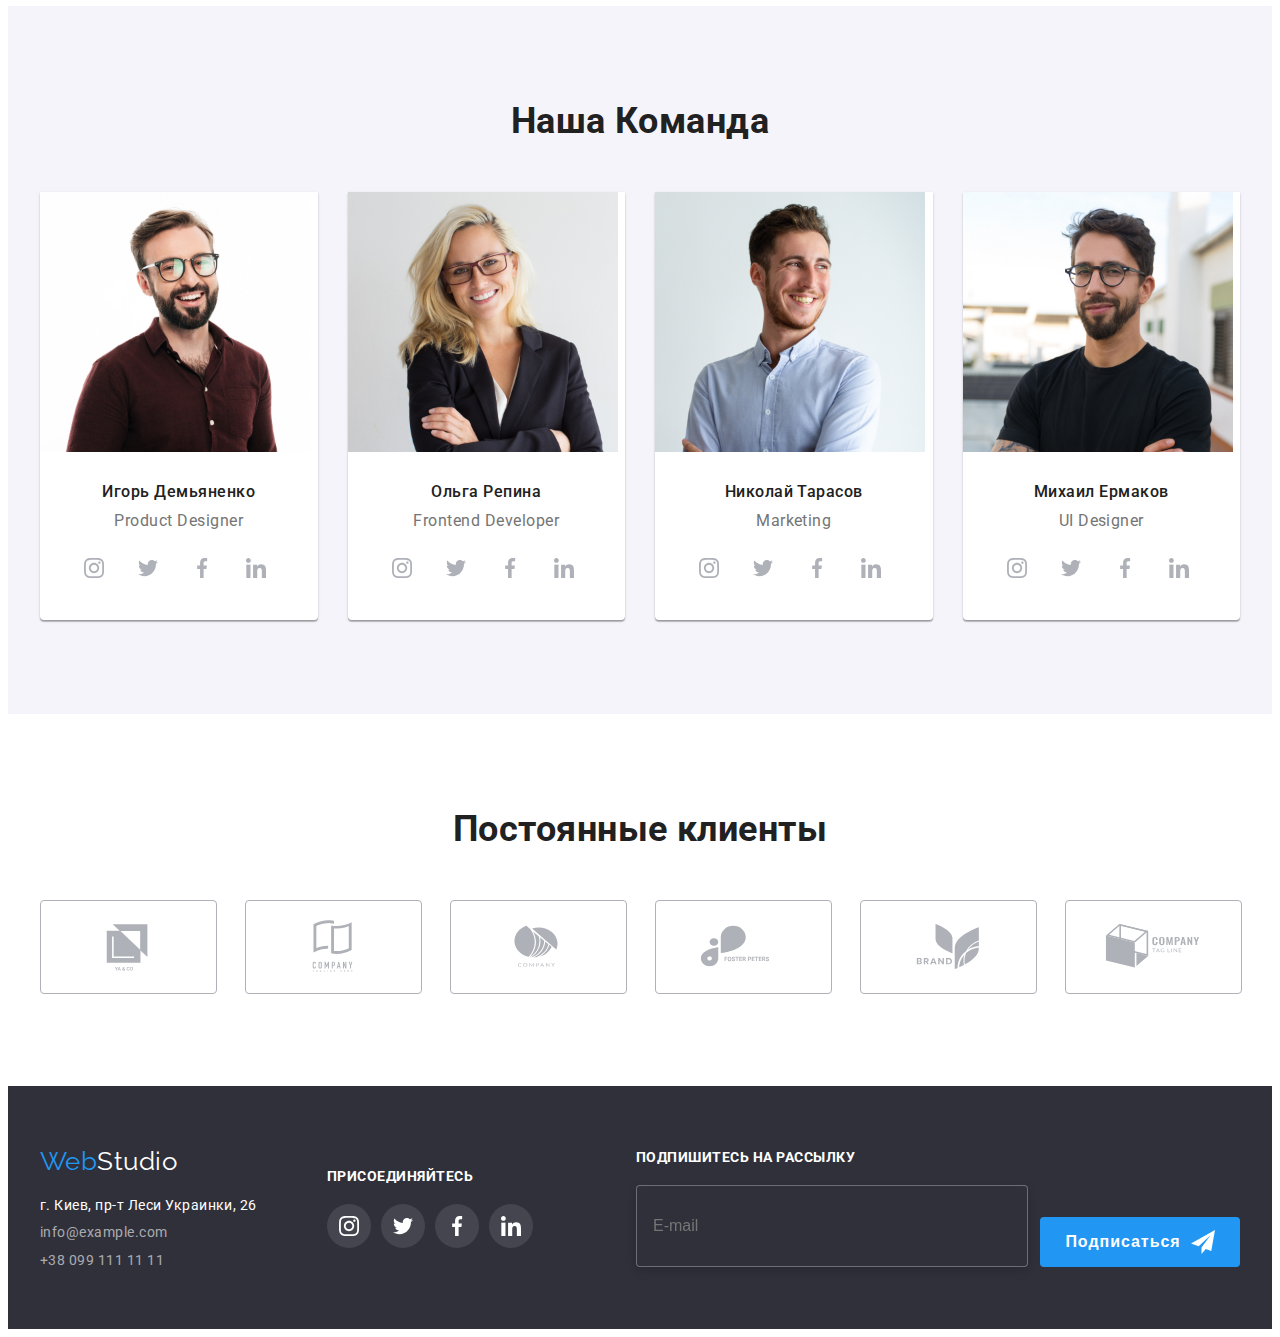
==== commit 25797090: "update index.html and css" ====
--- a/index.html
+++ b/index.html
@@ -462,14 +462,14 @@
             </h2>
             <label class="modal-field">
               <span class="modal-field-text">Имя</span>
-              <input class="modal-field-input" type="text" name="name" />
+              <input class="modal-field-input" type="text" name="name" required />
               <svg class="modal-field-icon" width="18" height="18">
                 <use href="./images/icons/icons.svg#person"></use>
               </svg>
             </label>
             <label class="modal-field">
               <span class="modal-field-text">Телефон</span>
-              <input class="modal-field-input" type="tel" name="phone-number" />
+              <input class="modal-field-input" type="tel" name="phone-number" required />
               <svg class="modal-field-icon" width="18" height="18">
                 <use href="./images/icons/icons.svg#phone"></use>
               </svg>
@@ -492,7 +492,7 @@
           </div>
         </form>
         <label class="modal-check">
-          <input class="modal-check-input" type="checkbox" name="terms-check" />
+          <input class="modal-check-input" type="checkbox" name="terms-check" value="terms-check" />
           <svg class="modal-check-icon" width="11" height="8">
             <use class="modal-check-content" href="./images/icons/icons.svg#check"></use>
           </svg>
--- a/css/styles.css
+++ b/css/styles.css
@@ -682,8 +682,11 @@
   height: 50px;
   padding: 15px 16px;
 
+  font-size: 16px;
+  line-height: 1.25;
+
   background-color: var(--primary-grey-color);
-  color: rgba(255, 255, 255, 0.6);
+  color: var(--white-text-color);
 
   border: 1px solid rgba(255, 255, 255, 0.3);
   filter: drop-shadow(0px 4px 4px rgba(0, 0, 0, 0.15));
@@ -821,7 +824,6 @@
   padding-left: 42px;
   border: 1px solid rgba(33, 33, 33, 0.2);
   border-radius: 4px;
-
   color: var(--primary-text-color);
 
   transition: border 250ms cubic-bezier(0.4, 0, 0.2, 1);
@@ -875,6 +877,7 @@
   border-radius: 4px;
   transition: background-color 250ms cubic-bezier(0.4, 0, 0.2, 1),
     border-color 250ms cubic-bezier(0.4, 0, 0.2, 1);
+  cursor: pointer;
 }
 
 .modal-check-content {
@@ -890,6 +893,7 @@
   font-size: 14px;
   line-height: 1.71;
   color: var(--secondary-text-color);
+  cursor: pointer;
 }
 
 .modal-check-link {
@@ -898,9 +902,7 @@
 }
 
 .modal-btn {
-  display: flex;
-  align-items: center;
-  justify-content: center;
+  display: block;
   margin-left: auto;
   margin-right: auto;
   min-width: 200px;
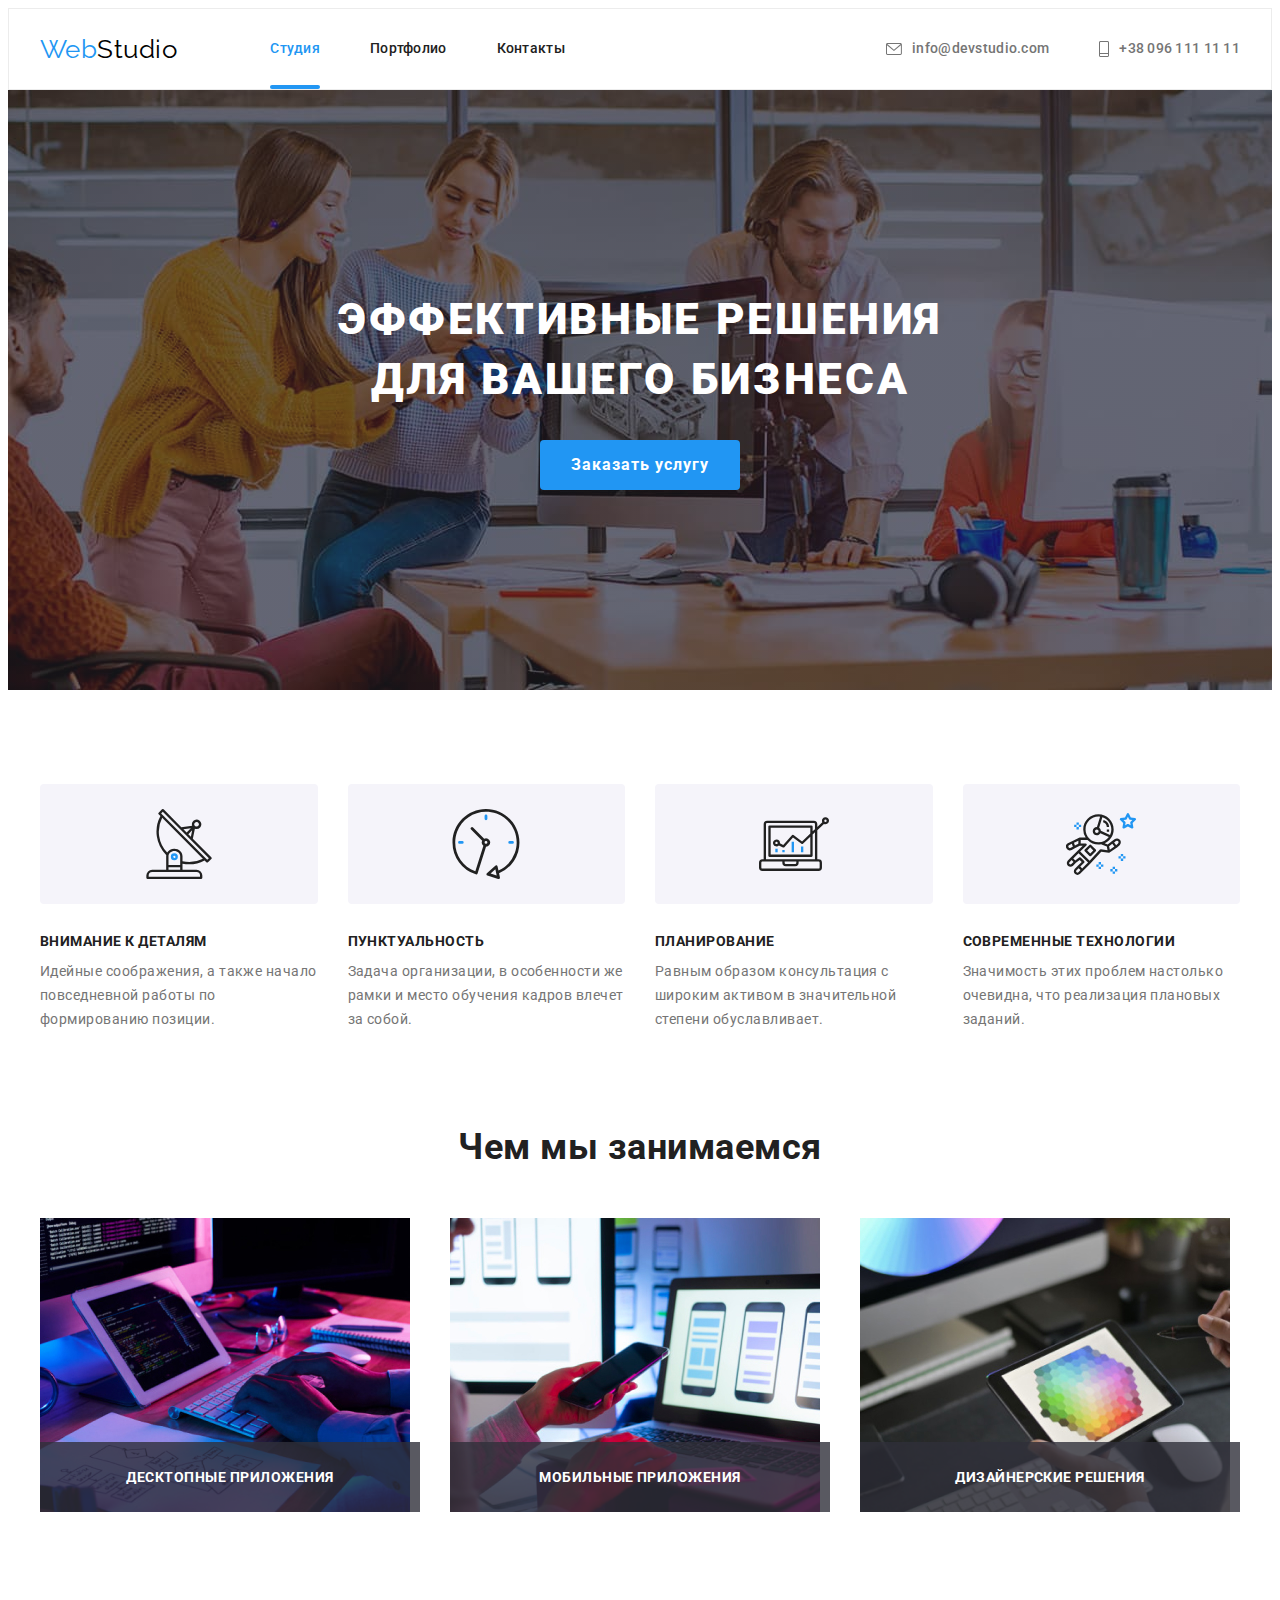
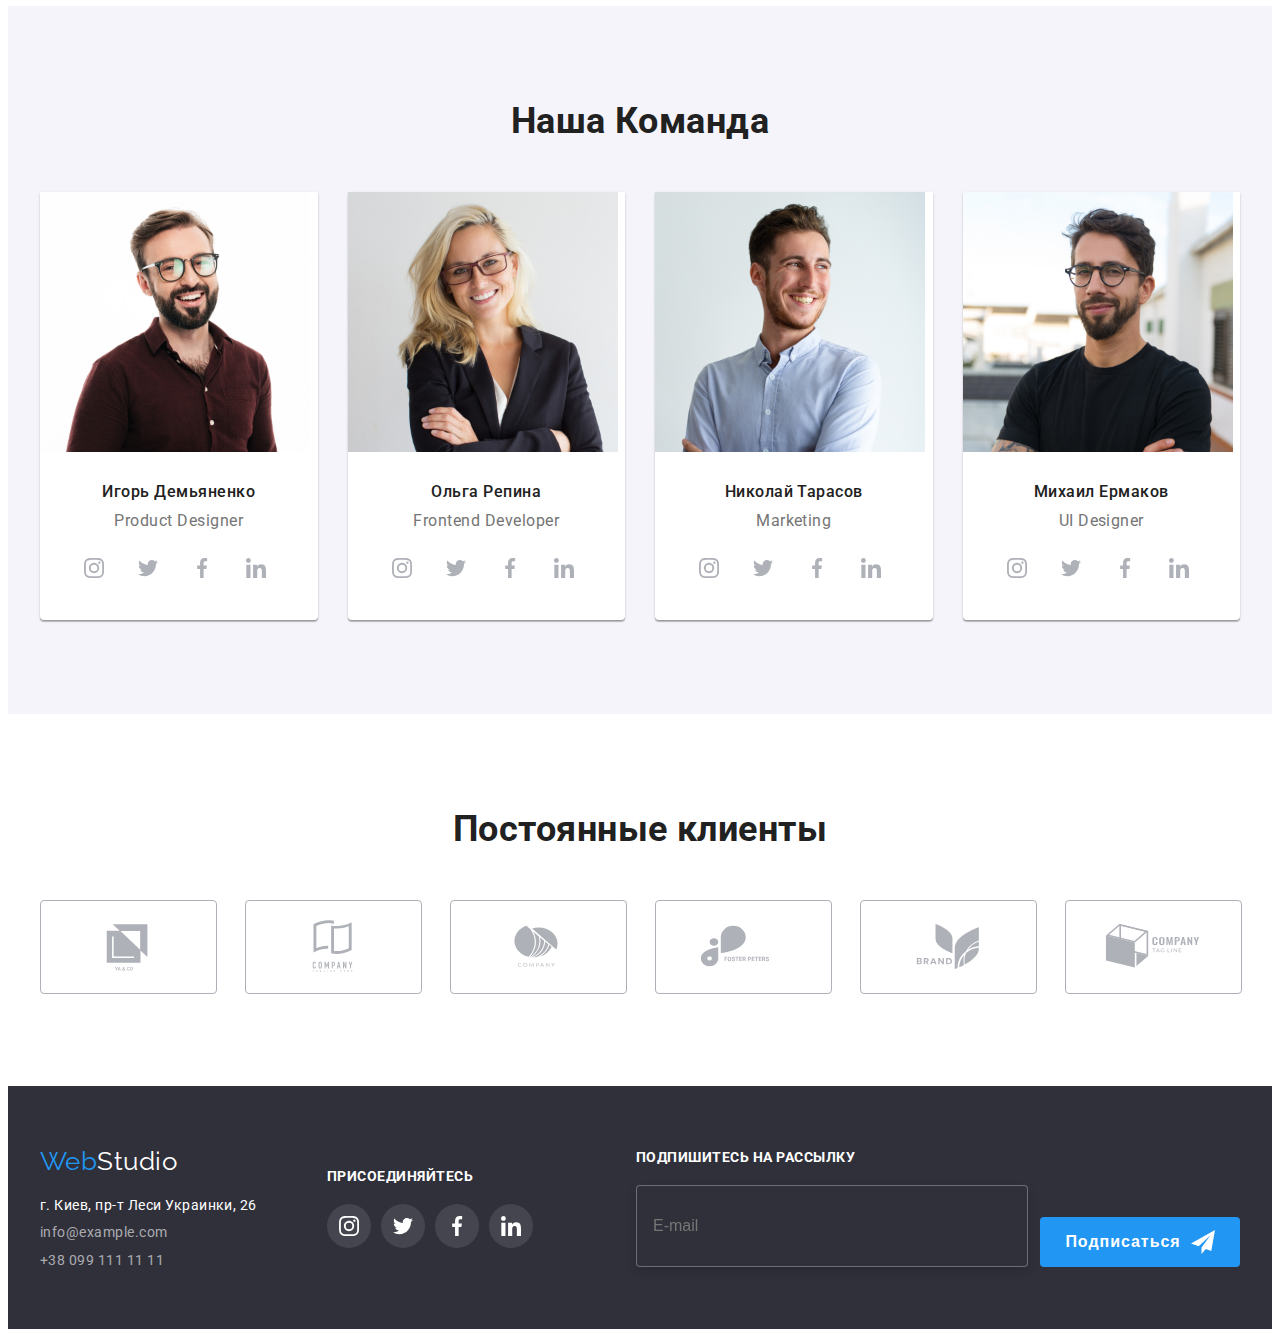
==== commit 14ca4c6b: "update html and css files" ====
--- a/index.html
+++ b/index.html
@@ -18,6 +18,10 @@
       crossorigin="anonymous"
       referrerpolicy="no-referrer"
     />
+    <link
+      rel="stylesheet"
+      href="https://cdnjs.cloudflare.com/ajax/libs/animate.css/4.1.1/animate.min.css"
+    />
     <link rel="stylesheet" href="./css/styles.css" />
   </head>
   <body>
@@ -59,7 +63,13 @@
       <section class="hero section">
         <div class="container">
           <h1 class="hero-title">Эффективные решения для вашего бизнеса</h1>
-          <button type="button" class="hero-button" data-modal-open>Заказать услугу</button>
+          <button
+            type="button"
+            class="hero-button animate__animated animate__heartBeat animate__delay-1s"
+            data-modal-open
+          >
+            Заказать услугу
+          </button>
         </div>
       </section>
 
@@ -71,7 +81,7 @@
           <ul class="pecs-list card-set">
             <li class="pecs-item card-set-item">
               <div class="pecs-logo">
-                <svg class="pecs-logo-icon" width="70" height="70">
+                <svg class="pecs-logo-icon" width="70" height="70" aria-hidden="true">
                   <use href="./images/icons/icons.svg#antenna"></use>
                 </svg>
               </div>
@@ -82,7 +92,7 @@
             </li>
             <li class="pecs-item card-set-item">
               <div class="pecs-logo">
-                <svg class="pecs-logo-icon" width="70" height="70">
+                <svg class="pecs-logo-icon" width="70" height="70" aria-hidden="true">
                   <use href="./images/icons/icons.svg#clock"></use>
                 </svg>
               </div>
@@ -93,7 +103,7 @@
             </li>
             <li class="pecs-item card-set-item">
               <div class="pecs-logo">
-                <svg class="pecs-logo-icon" width="70" height="70">
+                <svg class="pecs-logo-icon" width="70" height="70" aria-hidden="true">
                   <use href="./images/icons/icons.svg#diagram"></use>
                 </svg>
               </div>
@@ -104,7 +114,7 @@
             </li>
             <li class="pecs-item card-set-item">
               <div class="pecs-logo">
-                <svg class="pecs-logo-icon" width="70" height="70">
+                <svg class="pecs-logo-icon" width="70" height="70" aria-hidden="true">
                   <use href="./images/icons/icons.svg#astronaut"></use>
                 </svg>
               </div>
@@ -424,9 +434,9 @@
               </li>
             </ul>
           </div>
-          <div class="subscribe">
+          <form class="subscribe-form" name="footer-form">
             <label class="subscribe-field">
-              <b class="subscribe-text">Подпишитесь на рассылку</b>
+              <b class="subscribe-label">Подпишитесь на рассылку</b>
               <input
                 class="subscribe-input"
                 type="email"
@@ -437,11 +447,11 @@
             </label>
             <button class="subscribe-btn" type="submit">
               Подписаться
-              <svg class="subscribe-btn-icon" width="24" height="24">
+              <svg class="subscribe-btn-icon" width="24" height="24" aria-hidden="true">
                 <use href="./images/icons/icons.svg#send"></use>
               </svg>
             </button>
-          </div>
+          </form>
         </div>
       </div>
     </footer>
@@ -455,53 +465,75 @@
             <use href="./images/icons/icons.svg#close"></use>
           </svg>
         </div>
-        <form class="form" autocomplete="off">
+        <form class="form" name="main-form" autocomplete="off">
           <div class="form-group" role="group" aria-labelledby="contact-details-head">
             <h2 class="modal-title" id="contact-details-head">
               Оставьте свои данные, мы вам перезвоним
             </h2>
             <label class="modal-field">
-              <span class="modal-field-text">Имя</span>
-              <input class="modal-field-input" type="text" name="name" required />
-              <svg class="modal-field-icon" width="18" height="18">
+              <input
+                class="modal-field-input"
+                type="text"
+                name="name"
+                required
+                placeholder="Иван Иванов"
+              />
+              <span class="modal-field-label">Имя</span>
+              <svg class="modal-field-icon" width="18" height="18" aria-hidden="true">
                 <use href="./images/icons/icons.svg#person"></use>
               </svg>
             </label>
             <label class="modal-field">
-              <span class="modal-field-text">Телефон</span>
-              <input class="modal-field-input" type="tel" name="phone-number" required />
-              <svg class="modal-field-icon" width="18" height="18">
+              <input
+                class="modal-field-input"
+                type="tel"
+                name="phone-number"
+                required
+                placeholder="+38-000-000-00-00"
+              />
+              <span class="modal-field-label">Телефон</span>
+              <svg class="modal-field-icon" width="18" height="18" aria-hidden="true">
                 <use href="./images/icons/icons.svg#phone"></use>
               </svg>
             </label>
             <label class="modal-field">
-              <span class="modal-field-text">Почта</span>
-              <input class="modal-field-input" type="email" name="email" />
-              <svg class="modal-field-icon" width="18" height="18">
+              <input
+                class="modal-field-input"
+                type="email"
+                name="email"
+                placeholder="example@mail.com"
+              />
+              <span class="modal-field-label">Почта</span>
+              <svg class="modal-field-icon" width="18" height="18" aria-hidden="true">
                 <use href="./images/icons/icons.svg#email"></use>
               </svg>
             </label>
-            <label class="modal-field">
-              <span class="modal-field-text">Комментарий</span>
+            <label class="modal-field comments-field">
               <textarea
-                class="modal-field-input-comment"
+                class="modal-field-textarea"
                 name="feedback"
                 placeholder="Введите текст"
               ></textarea>
+              <span class="comments-label">Комментарий</span>
             </label>
           </div>
+          <label class="modal-check">
+            <input
+              class="modal-check-input"
+              type="checkbox"
+              name="terms-check"
+              value="terms-check"
+            />
+            <svg class="modal-check-icon" width="11" height="8">
+              <use class="modal-check-content" href="./images/icons/icons.svg#check"></use>
+            </svg>
+            <span class="modal-check-text">
+              Соглашаюсь с рассылкой и принимаю
+              <a class="modal-check-link" href="">Условия договора</a>
+            </span>
+          </label>
+          <button class="modal-btn" type="submit">Отправить</button>
         </form>
-        <label class="modal-check">
-          <input class="modal-check-input" type="checkbox" name="terms-check" value="terms-check" />
-          <svg class="modal-check-icon" width="11" height="8">
-            <use class="modal-check-content" href="./images/icons/icons.svg#check"></use>
-          </svg>
-          <span class="modal-check-text">
-            Соглашаюсь с рассылкой и принимаю
-            <a class="modal-check-link" href="">Условия договора</a>
-          </span>
-        </label>
-        <button class="modal-btn" type="submit">Отправить</button>
       </div>
     </div>
 
--- a/css/styles.css
+++ b/css/styles.css
@@ -11,6 +11,7 @@
   --inactive-icon-color: #afb1b8;
   --items: 3;
   --indent: 30px;
+  --anim: 250ms cubic-bezier(0.4, 0, 0.2, 1);
 }
 
 body {
@@ -133,7 +134,7 @@
   line-height: 1.14;
   letter-spacing: 0.02em;
 
-  transition: color 250ms cubic-bezier(0.4, 0, 0.2, 1);
+  transition: color var(--anim);
 }
 
 .current-link {
@@ -178,7 +179,7 @@
   line-height: 1.14;
   letter-spacing: 0.02em;
 
-  transition: color 250ms cubic-bezier(0.4, 0, 0.2, 1);
+  transition: color var(--anim);
 }
 
 .nav-link:hover,
@@ -244,7 +245,7 @@
 
   cursor: pointer;
 
-  transition: background-color 250ms cubic-bezier(0.4, 0, 0.2, 1);
+  transition: background-color var(--anim);
 }
 
 .hero-button:hover,
@@ -268,7 +269,7 @@
   width: 100%;
   background-color: var(--background-white-color);
 
-  transition: box-shadow 250ms cubic-bezier(0.4, 0, 0.2, 1);
+  transition: box-shadow var(--anim);
 }
 
 .pecs-item:hover .pecs-logo,
@@ -395,8 +396,7 @@
   border-radius: 50%;
   color: var(--inactive-icon-color);
 
-  transition: color 250ms cubic-bezier(0.4, 0, 0.2, 1),
-    background-color 250ms cubic-bezier(0.4, 0, 0.2, 1);
+  transition: color var(--anim), background-color var(--anim);
 }
 
 .socials-link:hover,
@@ -429,8 +429,7 @@
   border: 1px solid var(--inactive-icon-color);
   border-radius: 4px;
 
-  transition: color 250ms cubic-bezier(0.4, 0, 0.2, 1),
-    border-color 250ms cubic-bezier(0.4, 0, 0.2, 1);
+  transition: color var(--anim), border-color var(--anim);
 }
 
 .clients-link:hover,
@@ -472,8 +471,7 @@
 
   cursor: pointer;
 
-  transition: background-color 250ms cubic-bezier(0.4, 0, 0.2, 1),
-    box-shadow 250ms cubic-bezier(0.4, 0, 0.2, 1), color 250ms cubic-bezier(0.4, 0, 0.2, 1);
+  transition: background-color var(--anim), box-shadow var(--anim), color var(--anim);
 }
 
 .active-button {
@@ -492,7 +490,7 @@
 
 .examples-link {
   display: block;
-  transition: box-shadow 250ms cubic-bezier(0.4, 0, 0.2, 1);
+  transition: box-shadow var(--anim);
 }
 
 .examples-link:hover,
@@ -517,7 +515,7 @@
 
   transform: translateY(100%);
 
-  transition: transform 250ms cubic-bezier(0.4, 0, 0.2, 1);
+  transition: transform var(--anim);
   background-color: var(--accent-color-tranparent);
 }
 
@@ -612,7 +610,7 @@
   font-size: 14px;
   line-height: 1.17;
 
-  transition: color 250ms cubic-bezier(0.4, 0, 0.2, 1);
+  transition: color var(--anim);
 }
 
 .footer-link:hover,
@@ -647,7 +645,7 @@
   border-radius: 50%;
   background-color: rgba(255, 255, 255, 0.1);
 
-  transition: background-color 250ms cubic-bezier(0.4, 0, 0.2, 1);
+  transition: background-color var(--anim);
 }
 
 .footer-socials-icon {
@@ -659,13 +657,13 @@
   background-color: var(--accent-color);
 }
 
-.subscribe {
+.subscribe-form {
   display: flex;
   align-items: flex-end;
   margin-left: auto;
 }
 
-.subscribe-text {
+.subscribe-label {
   display: block;
   margin-bottom: 20px;
 
@@ -687,16 +685,22 @@
 
   background-color: var(--primary-grey-color);
   color: var(--white-text-color);
-
+  outline: 1px solid transparent;
   border: 1px solid rgba(255, 255, 255, 0.3);
   filter: drop-shadow(0px 4px 4px rgba(0, 0, 0, 0.15));
   border-radius: 4px;
+  transition: outline-color var(--anim);
+}
+
+.subscribe-input:focus-within {
+  outline-color: #fff;
 }
 
 .subscribe-btn {
   display: flex;
   align-items: center;
   justify-content: center;
+  gap: 10px;
   margin-bottom: 0;
   margin-left: 12px;
   min-width: 200px;
@@ -712,7 +716,7 @@
   letter-spacing: 0.06em;
 
   cursor: pointer;
-  transition: background-color 250ms cubic-bezier(0.4, 0, 0.2, 1);
+  transition: background-color var(--anim);
 }
 
 .subscribe-btn:hover,
@@ -721,7 +725,6 @@
 }
 
 .subscribe-btn-icon {
-  margin-left: 10px;
   fill: var(--white-text-color);
 }
 
@@ -737,8 +740,7 @@
 
   opacity: 1;
 
-  transition: opacity 250ms cubic-bezier(0.4, 0, 0.2, 1),
-    visibility 250ms cubic-bezier(0.4, 0, 0.2, 1);
+  transition: opacity var(--anim), visibility var(--anim);
 }
 
 .is-hidden {
@@ -760,16 +762,17 @@
   min-height: 581px;
   padding: 40px;
   background-color: var(--white-text-color);
-  transition: transform 250ms cubic-bezier(0.4, 0, 0.2, 1);
+  transition: transform var(--anim);
 }
 
 .modal-close {
   position: absolute;
-  top: 8px;
-  right: 8px;
-  display: flex;
-  align-items: center;
-  justify-content: center;
+  top: 0;
+  right: 0;
+  display: flex;
+  align-items: center;
+  justify-content: center;
+  transform: translate(50%, -50%);
   width: 30px;
   height: 30px;
   border: 1px solid rgba(0, 0, 0, 0.1);
@@ -780,19 +783,15 @@
 }
 
 .modal-close-icon {
-  transition: fill 250ms cubic-bezier(0.4, 0, 0.2, 1);
+  transition: fill var(--anim);
 }
 
 .modal-close:hover .modal-close-icon {
   fill: var(--accent-color);
 }
 
-.form {
-  margin-bottom: 20px;
-}
-
 .modal-title {
-  margin-bottom: 12px;
+  margin-bottom: 30px;
   font-weight: 700;
   font-size: 20px;
   line-height: 1.15;
@@ -804,17 +803,25 @@
 .modal-field {
   position: relative;
   display: block;
-  margin-bottom: 10px;
-}
-
-.modal-field-text {
-  display: block;
-  margin-bottom: 4px;
+  margin-bottom: 28px;
+}
+
+.modal-field-label {
+  position: absolute;
+  top: 50%;
+  left: 42px;
+  transform: translateY(-50%) scale(1.2);
   font-size: 12px;
   line-height: 1.167;
   letter-spacing: 0.01em;
 
   color: var(--secondary-text-color);
+
+  transition: transform var(--anim);
+}
+
+.modal-field:focus-within > .modal-field-label {
+  transform: translate(-42px, -270%) scale(1);
 }
 
 .modal-field-input {
@@ -824,15 +831,38 @@
   padding-left: 42px;
   border: 1px solid rgba(33, 33, 33, 0.2);
   border-radius: 4px;
+  font-size: 14px;
+  line-height: 1.167;
+  letter-spacing: 0.01em;
   color: var(--primary-text-color);
 
-  transition: border 250ms cubic-bezier(0.4, 0, 0.2, 1);
+  transition: border var(--anim);
+}
+
+.modal-field-input::placeholder,
+.modal-field-textarea::placeholder {
+  font-size: 12px;
+  line-height: 1.167;
+  letter-spacing: 0.01em;
+
+  color: rgba(117, 117, 117, 0.5);
+  opacity: 0;
+  transition: opacity var(--anim);
+}
+
+.modal-field-input:not(:placeholder-shown) + .modal-field-label {
+  transform: translate(-42px, -270%);
 }
 
 .modal-field:focus-within > .modal-field-input,
-.modal-field:focus-within > .modal-field-input-comment {
+.modal-field:focus-within > .modal-field-textarea {
   border: 1px solid var(--accent-color);
   outline: 1px solid transparent;
+}
+
+.modal-field:focus-within > .modal-field-input::placeholder,
+.modal-field:focus-within > .modal-field-textarea::placeholder {
+  opacity: 1;
 }
 
 .modal-field:focus-within > .modal-field-icon {
@@ -843,26 +873,54 @@
   position: absolute;
   top: 50%;
   left: 12px;
-  transition: fill 250ms cubic-bezier(0.4, 0, 0.2, 1);
-}
-
-.modal-field-input-comment {
+  transform: translateY(-50%);
+  transition: fill var(--anim);
+}
+
+.comments-field {
+  margin-bottom: 20px;
+}
+
+.modal-field-textarea {
   width: 100%;
   height: 120px;
   padding: 12px 16px;
   border: 1px solid rgba(33, 33, 33, 0.2);
   border-radius: 4px;
   resize: none;
-
+  font-size: 14px;
+  line-height: 1.167;
+  letter-spacing: 0.01em;
   color: var(--primary-text-color);
-  transition: border 250ms cubic-bezier(0.4, 0, 0.2, 1);
-}
-
+  transition: border var(--anim);
+}
+
+.modal-field-textarea:not(:placeholder-shown) + .comments-label {
+  transform: translate(-16px, -210%);
+}
+
+.comments-label {
+  position: absolute;
+  top: 12px;
+  left: 24px;
+  font-size: 12px;
+  line-height: 1.167;
+  letter-spacing: 0.01em;
+
+  color: var(--secondary-text-color);
+  transform: translate(0) scale(1.2);
+  transition: transform var(--anim);
+}
+
+.modal-field:focus-within > .comments-label {
+  transform: translate(-24px, -210%) scale(1);
+}
 .modal-check {
   display: flex;
   align-items: center;
-  justify-content: space-evenly;
+  justify-content: center;
   margin-bottom: 30px;
+  gap: 8px;
 }
 
 .modal-check-input {
@@ -872,12 +930,11 @@
 
 .modal-check-icon {
   width: 16px;
-  height: 16px;
-  border: 2px solid var(--primary-text-color);
+  height: 15px;
+  outline: 2px solid var(--primary-text-color);
+  outline-offset: -2px;
   border-radius: 4px;
-  transition: background-color 250ms cubic-bezier(0.4, 0, 0.2, 1),
-    border-color 250ms cubic-bezier(0.4, 0, 0.2, 1);
-  cursor: pointer;
+  transition: background-color var(--anim), outline-color var(--anim);
 }
 
 .modal-check-content {
@@ -886,14 +943,13 @@
 
 .modal-check-input:checked + .modal-check-icon {
   background-color: var(--accent-color);
-  border-color: transparent;
+  outline-color: transparent;
 }
 
 .modal-check-text {
   font-size: 14px;
   line-height: 1.71;
   color: var(--secondary-text-color);
-  cursor: pointer;
 }
 
 .modal-check-link {
@@ -918,7 +974,7 @@
   letter-spacing: 0.06em;
 
   cursor: pointer;
-  transition: background-color 250ms cubic-bezier(0.4, 0, 0.2, 1);
+  transition: background-color var(--anim);
 }
 
 .modal-btn:hover,
